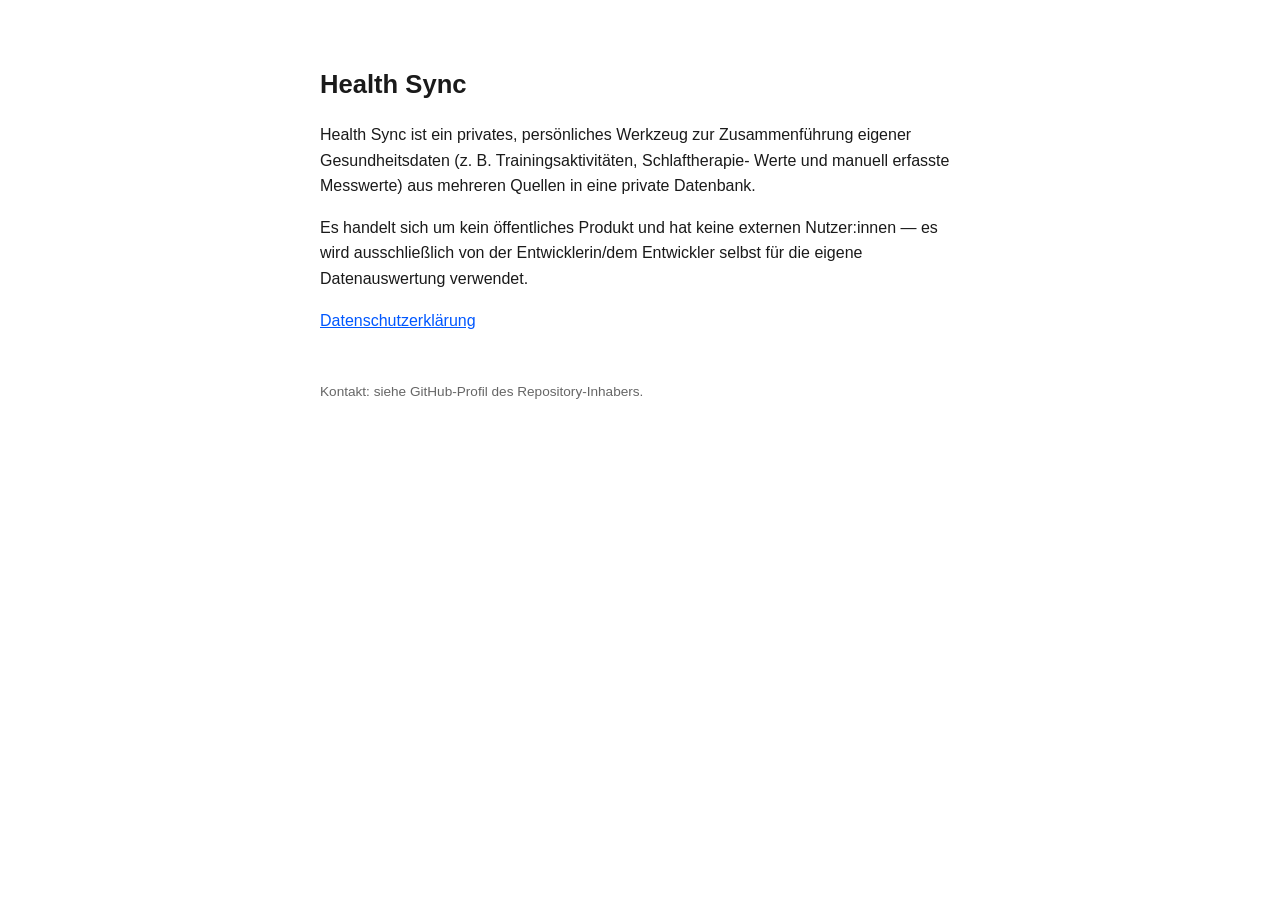
==== index.html @ d36aba78 "Initial commit: Homepage und Datenschutzerklärung für OAuth-Branding" ====
<!doctype html>
<html lang="de">
<head>
<meta charset="utf-8">
<meta name="viewport" content="width=device-width, initial-scale=1">
<title>Health Sync</title>
<style>
  body { font-family: -apple-system, BlinkMacSystemFont, "Segoe UI", sans-serif; max-width: 640px; margin: 4rem auto; padding: 0 1.5rem; line-height: 1.6; color: #1a1a1a; }
  h1 { font-size: 1.6rem; }
  footer { margin-top: 3rem; font-size: 0.85rem; color: #666; }
  a { color: #0057FF; }
</style>
</head>
<body>
  <h1>Health Sync</h1>
  <p>
    Health Sync ist ein privates, persönliches Werkzeug zur Zusammenführung
    eigener Gesundheitsdaten (z.&nbsp;B. Trainingsaktivitäten, Schlaftherapie-
    Werte und manuell erfasste Messwerte) aus mehreren Quellen in eine
    private Datenbank.
  </p>
  <p>
    Es handelt sich um kein öffentliches Produkt und hat keine externen
    Nutzer:innen — es wird ausschließlich von der Entwicklerin/dem
    Entwickler selbst für die eigene Datenauswertung verwendet.
  </p>
  <p><a href="privacy.html">Datenschutzerklärung</a></p>
  <footer>Kontakt: siehe GitHub-Profil des Repository-Inhabers.</footer>
</body>
</html>
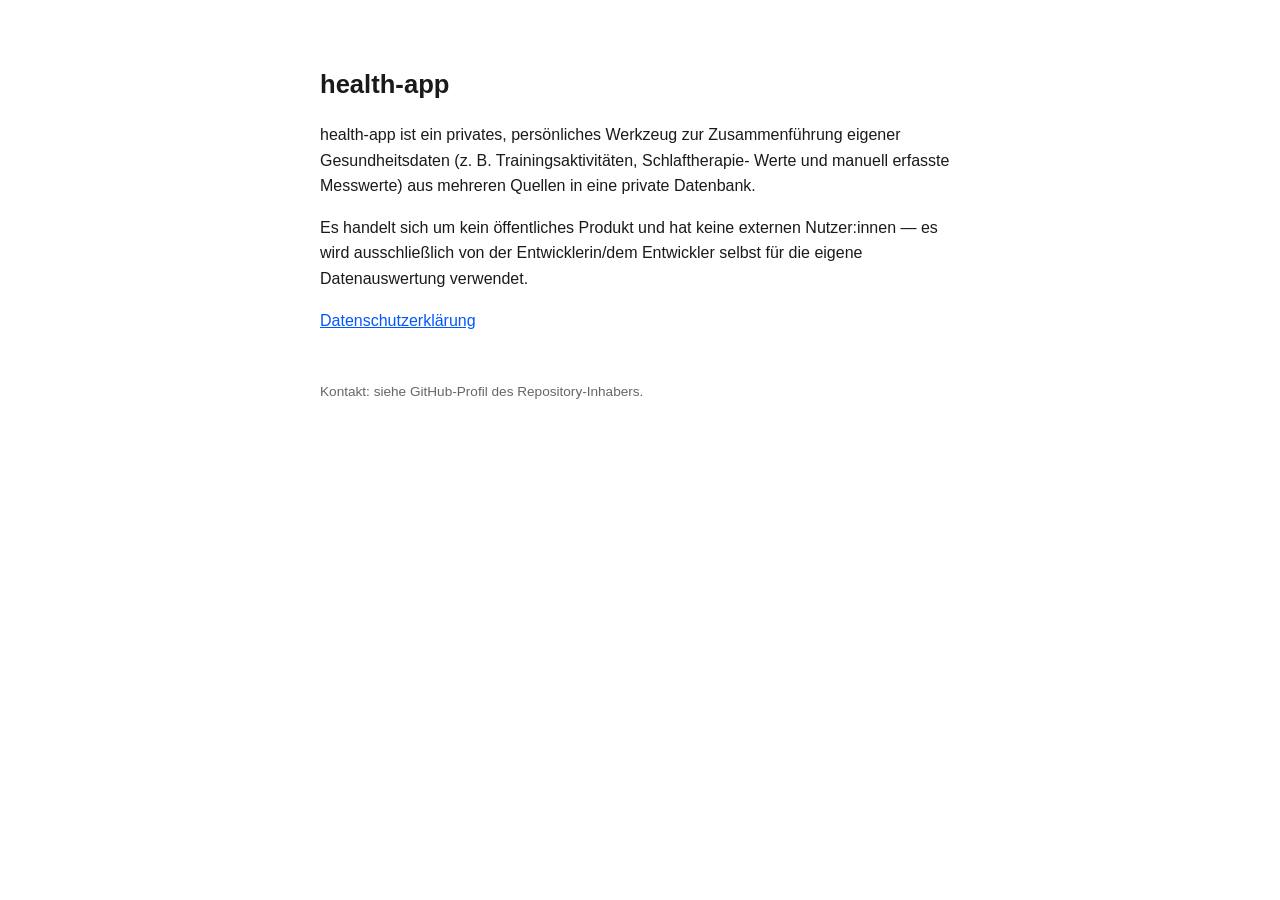
==== commit 4e7370cd: "Namen an OAuth-Consent-Screen-Namen (health-app) anpassen" ====
--- a/index.html
+++ b/index.html
@@ -3,7 +3,7 @@
 <head>
 <meta charset="utf-8">
 <meta name="viewport" content="width=device-width, initial-scale=1">
-<title>Health Sync</title>
+<title>health-app</title>
 <style>
   body { font-family: -apple-system, BlinkMacSystemFont, "Segoe UI", sans-serif; max-width: 640px; margin: 4rem auto; padding: 0 1.5rem; line-height: 1.6; color: #1a1a1a; }
   h1 { font-size: 1.6rem; }
@@ -12,9 +12,9 @@
 </style>
 </head>
 <body>
-  <h1>Health Sync</h1>
+  <h1>health-app</h1>
   <p>
-    Health Sync ist ein privates, persönliches Werkzeug zur Zusammenführung
+    health-app ist ein privates, persönliches Werkzeug zur Zusammenführung
     eigener Gesundheitsdaten (z.&nbsp;B. Trainingsaktivitäten, Schlaftherapie-
     Werte und manuell erfasste Messwerte) aus mehreren Quellen in eine
     private Datenbank.
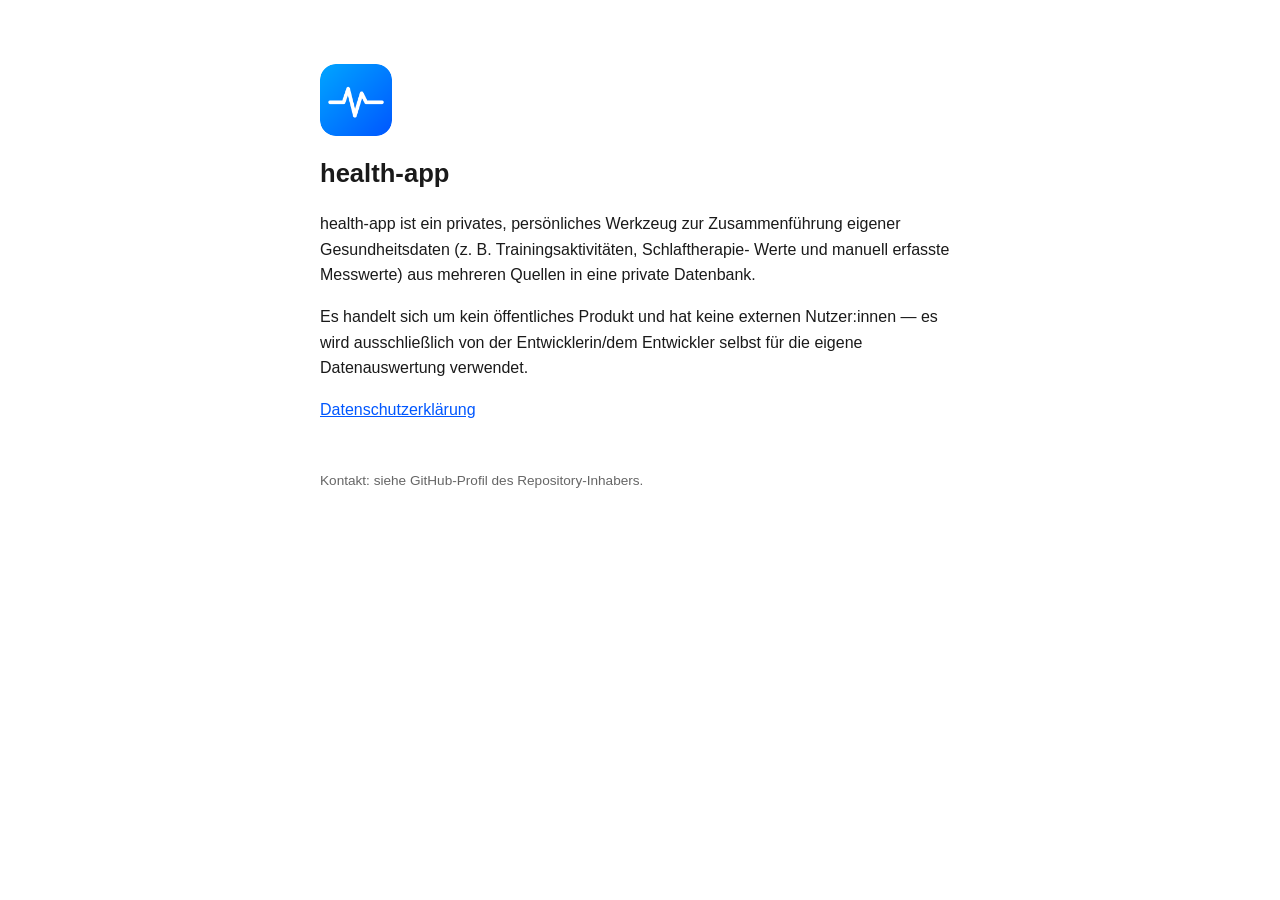
==== commit fcfa9a88: "Logo auf Startseite und Datenschutzseite ergänzen" ====
--- a/index.html
+++ b/index.html
@@ -9,9 +9,11 @@
   h1 { font-size: 1.6rem; }
   footer { margin-top: 3rem; font-size: 0.85rem; color: #666; }
   a { color: #0057FF; }
+  .logo { width: 72px; height: 72px; border-radius: 16px; margin-bottom: 1rem; display: block; }
 </style>
 </head>
 <body>
+  <img src="logo.png" alt="health-app Logo" class="logo">
   <h1>health-app</h1>
   <p>
     health-app ist ein privates, persönliches Werkzeug zur Zusammenführung
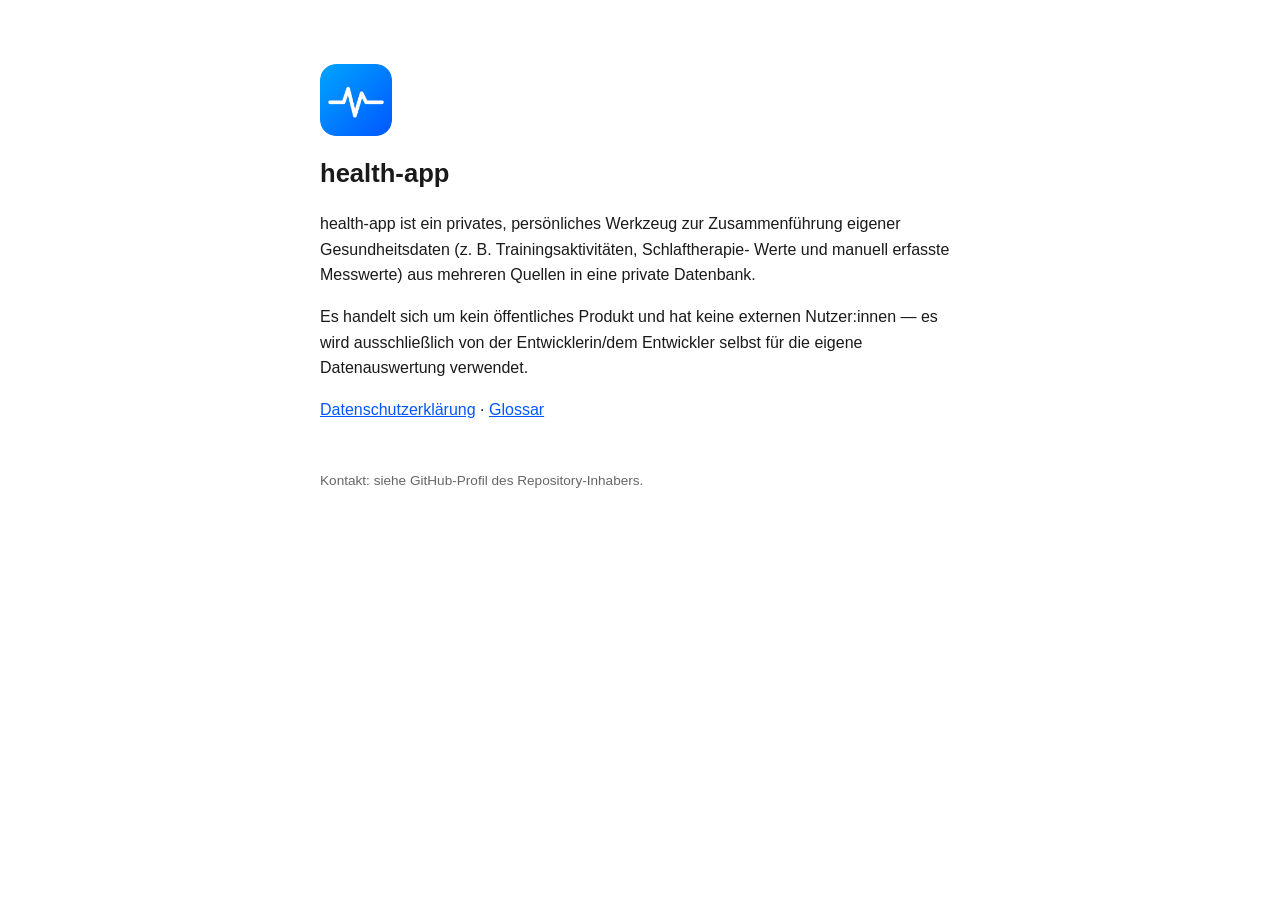
==== commit f5bc1767: "Glossar von Startseite verlinken" ====
--- a/index.html
+++ b/index.html
@@ -26,7 +26,7 @@
     Nutzer:innen — es wird ausschließlich von der Entwicklerin/dem
     Entwickler selbst für die eigene Datenauswertung verwendet.
   </p>
-  <p><a href="privacy.html">Datenschutzerklärung</a></p>
+  <p><a href="privacy.html">Datenschutzerklärung</a> · <a href="glossar.html">Glossar</a></p>
   <footer>Kontakt: siehe GitHub-Profil des Repository-Inhabers.</footer>
 </body>
 </html>
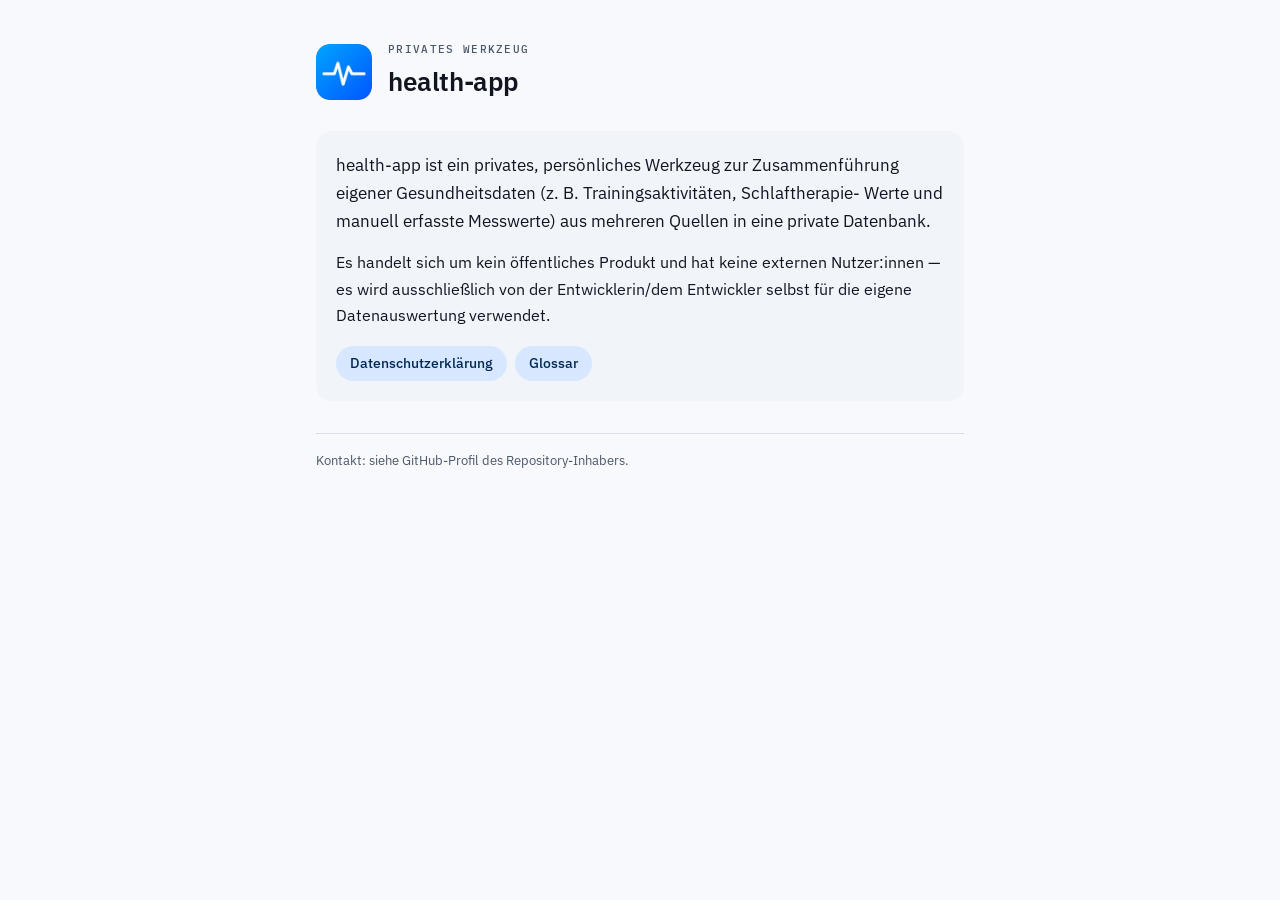
==== commit 7406a295: "design: Seiten auf die Oberflaeche der health-app umgestellt Gemeinsames style.css statt dreimal der" ====
--- a/index.html
+++ b/index.html
@@ -4,29 +4,38 @@
 <meta charset="utf-8">
 <meta name="viewport" content="width=device-width, initial-scale=1">
 <title>health-app</title>
-<style>
-  body { font-family: -apple-system, BlinkMacSystemFont, "Segoe UI", sans-serif; max-width: 640px; margin: 4rem auto; padding: 0 1.5rem; line-height: 1.6; color: #1a1a1a; }
-  h1 { font-size: 1.6rem; }
-  footer { margin-top: 3rem; font-size: 0.85rem; color: #666; }
-  a { color: #0057FF; }
-  .logo { width: 72px; height: 72px; border-radius: 16px; margin-bottom: 1rem; display: block; }
-</style>
+<link rel="stylesheet" href="https://fonts.googleapis.com/css2?family=IBM+Plex+Mono:wght@400;500&family=IBM+Plex+Sans:wght@400;500;600&display=swap">
+<link rel="stylesheet" href="style.css">
 </head>
 <body>
-  <img src="logo.png" alt="health-app Logo" class="logo">
-  <h1>health-app</h1>
-  <p>
-    health-app ist ein privates, persönliches Werkzeug zur Zusammenführung
-    eigener Gesundheitsdaten (z.&nbsp;B. Trainingsaktivitäten, Schlaftherapie-
-    Werte und manuell erfasste Messwerte) aus mehreren Quellen in eine
-    private Datenbank.
-  </p>
-  <p>
-    Es handelt sich um kein öffentliches Produkt und hat keine externen
-    Nutzer:innen — es wird ausschließlich von der Entwicklerin/dem
-    Entwickler selbst für die eigene Datenauswertung verwendet.
-  </p>
-  <p><a href="privacy.html">Datenschutzerklärung</a> · <a href="glossar.html">Glossar</a></p>
+<div class="seite">
+  <header class="kopf">
+    <img src="logo.png" alt="health-app Logo">
+    <div>
+      <p class="kicker">Privates Werkzeug</p>
+      <h1>health-app</h1>
+    </div>
+  </header>
+
+  <div class="card card-weich">
+    <p class="lead">
+      health-app ist ein privates, persönliches Werkzeug zur Zusammenführung
+      eigener Gesundheitsdaten (z.&nbsp;B. Trainingsaktivitäten, Schlaftherapie-
+      Werte und manuell erfasste Messwerte) aus mehreren Quellen in eine
+      private Datenbank.
+    </p>
+    <p>
+      Es handelt sich um kein öffentliches Produkt und hat keine externen
+      Nutzer:innen — es wird ausschließlich von der Entwicklerin/dem
+      Entwickler selbst für die eigene Datenauswertung verwendet.
+    </p>
+    <nav class="pillreihe">
+      <a class="pill" href="privacy.html">Datenschutzerklärung</a>
+      <a class="pill" href="glossar.html">Glossar</a>
+    </nav>
+  </div>
+
   <footer>Kontakt: siehe GitHub-Profil des Repository-Inhabers.</footer>
+</div>
 </body>
 </html>
--- a/style.css
+++ b/style.css
@@ -0,0 +1,207 @@
+/* Oberfläche der health-app, auf diese drei Seiten übertragen.
+   Die Token sind aus webapp/static/style.css des Projekts übernommen (dort wiederum von
+   android/.../ui/Color.kt), damit die öffentlichen Seiten und die App nicht auseinander-
+   laufen. Wer eine Farbe ändert, ändert sie dort zuerst.
+
+   Kein Theme-Umschalter auf diesen Seiten: Es gibt nichts zu bedienen, also richtet sich
+   der Modus allein nach dem System. */
+:root {
+  --bg: #f7f9fc;
+  --card: #e1e9f4;
+  --card-weich: #f1f5fa;
+  --text: #101520;
+  --text-secondary: #4b5768;
+  --accent: #0062cc;
+  --hairline: #d8dfe9;
+  /* Eigener Ton für die Linie AUF einer Karte. Nicht --hairline: der ist für Kanten auf
+     dem Seitengrund gedacht und kommt auf der Kartenfläche auf 1,10:1 (hell) bzw.
+     1,01:1 (dunkel) - im dunklen Modus also unsichtbar, und die Überschrift stand mit
+     einer Lücke da, für die es keinen sichtbaren Grund gab. Derselbe Fall wie bei den
+     leeren Heatmap-Plätzen in Android. Reine Dekoration, deshalb keine WCAG-Schwelle:
+     gewählt auf rund 1,5:1 gegen die Karte, sichtbar ohne zu trennen. */
+  --card-linie: #b0bfd2;
+  --pill-bg: #d6e7ff;
+  --pill-text: #002a52;
+  --radius: 16px;
+  --font-sans: "IBM Plex Sans", -apple-system, BlinkMacSystemFont, "Segoe UI", Arial, sans-serif;
+  --font-mono: "IBM Plex Mono", ui-monospace, "SF Mono", Menlo, monospace;
+}
+
+@media (prefers-color-scheme: dark) {
+  :root {
+    --bg: #06090f;
+    --card: #172338;
+    --card-weich: #0d1522;
+    --text: #eef2f8;
+    --text-secondary: #9fAABC;
+    --accent: #4fa3ff;
+    --hairline: #18243a;
+    --card-linie: #2f3d56;
+    --pill-bg: #0e3a68;
+    --pill-text: #cfe5ff;
+  }
+}
+
+* { box-sizing: border-box; }
+
+body {
+  margin: 0;
+  background: var(--bg);
+  color: var(--text);
+  font-family: var(--font-sans);
+  font-size: 16px;
+  line-height: 1.65;
+  -webkit-font-smoothing: antialiased;
+}
+
+.seite {
+  max-width: 680px;
+  /* 16 px Rand auch auf dem schmalsten Gerät - die Kacheln sollen nicht am Rahmen kleben. */
+  margin: 0 auto;
+  padding: 40px 16px 64px;
+}
+
+/* Kopf: Logo, Wortmarke, darüber eine gesperrte Versalzeile, die sagt, auf welcher
+   Seite man ist. Dieselbe Rolle wie die Bereichsüberschrift in der App. */
+.kopf {
+  display: flex;
+  align-items: center;
+  gap: 16px;
+  margin-bottom: 28px;
+}
+
+.kopf img {
+  width: 56px;
+  height: 56px;
+  border-radius: 14px;
+  flex: none;
+  display: block;
+}
+
+.kicker {
+  font-family: var(--font-mono);
+  font-size: 11px;
+  font-weight: 500;
+  letter-spacing: 0.12em;
+  text-transform: uppercase;
+  color: var(--text-secondary);
+  margin: 0 0 2px;
+}
+
+.wortmarke {
+  font-size: 26px;
+  font-weight: 600;
+  letter-spacing: -0.015em;
+  margin: 0;
+  text-wrap: balance;
+}
+
+h1 {
+  font-size: 26px;
+  font-weight: 600;
+  letter-spacing: -0.015em;
+  margin: 0;
+  text-wrap: balance;
+}
+
+.card {
+  background: var(--card);
+  border-radius: var(--radius);
+  padding: 20px;
+  margin-bottom: 14px;
+}
+
+/* Fließtextkachel: ruhigerer Grund als die Abschnittskacheln, damit die Startseite
+   nicht wie eine Liste gleichwertiger Blöcke aussieht. */
+.card-weich {
+  background: var(--card-weich);
+}
+
+.card h2 {
+  font-size: 15px;
+  font-weight: 600;
+  letter-spacing: 0.01em;
+  margin: 0 0 10px;
+  padding-bottom: 8px;
+  border-bottom: 1px solid var(--card-linie);
+}
+
+.card > p:first-child,
+.card > dl:first-child { margin-top: 0; }
+.card > p:last-child,
+.card > dl:last-child { margin-bottom: 0; }
+
+p { margin: 0 0 14px; }
+p:last-child { margin-bottom: 0; }
+
+.lead {
+  font-size: 17px;
+  color: var(--text);
+}
+
+.meta {
+  font-family: var(--font-mono);
+  font-size: 12px;
+  color: var(--text-secondary);
+  margin: 0 0 20px;
+}
+
+dl { margin: 0; }
+
+dt {
+  font-weight: 600;
+  margin-top: 16px;
+}
+dt:first-of-type { margin-top: 0; }
+
+dd {
+  margin: 2px 0 0;
+  color: var(--text-secondary);
+}
+
+/* Einheiten im Fließtext einer Definition. Mono, weil es Zahlenwerk ist, und eine
+   Spur kleiner - aber nicht blasser: dd ist schon die ruhigere Farbe, noch ein
+   Schritt zurück fiele unter die 4,5:1 für Text. */
+.unit {
+  font-family: var(--font-mono);
+  font-size: 0.9em;
+}
+
+a { color: var(--accent); }
+
+.pillreihe {
+  display: flex;
+  flex-wrap: wrap;
+  gap: 8px;
+  margin: 18px 0 0;
+}
+
+.pill {
+  display: inline-block;
+  background: var(--pill-bg);
+  color: var(--pill-text);
+  border-radius: 999px;
+  padding: 6px 14px;
+  font-size: 14px;
+  font-weight: 500;
+  text-decoration: none;
+}
+
+.pill:hover { text-decoration: underline; }
+
+a:focus-visible,
+.pill:focus-visible {
+  outline: 2px solid var(--accent);
+  outline-offset: 2px;
+  border-radius: 4px;
+}
+
+footer {
+  margin-top: 32px;
+  padding-top: 16px;
+  border-top: 1px solid var(--hairline);
+  font-size: 13px;
+  color: var(--text-secondary);
+}
+
+footer a { color: var(--accent); }
